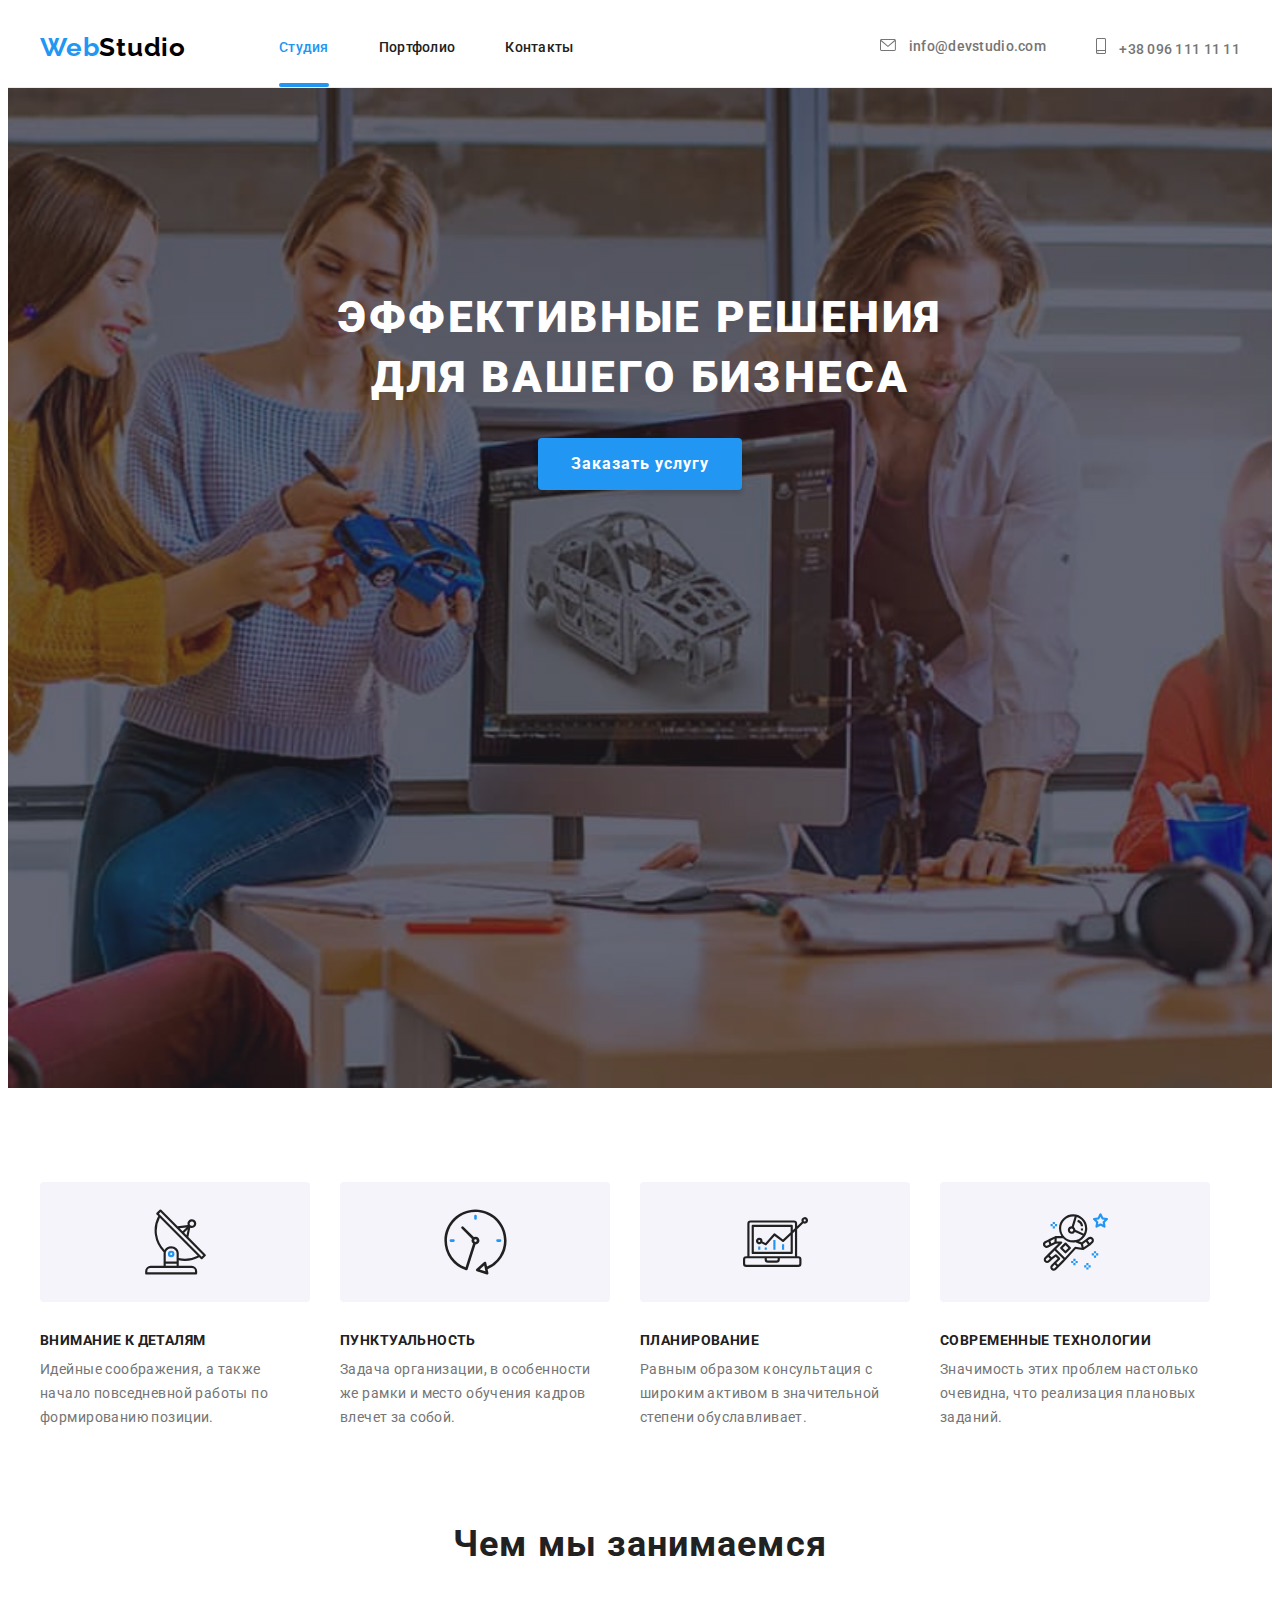
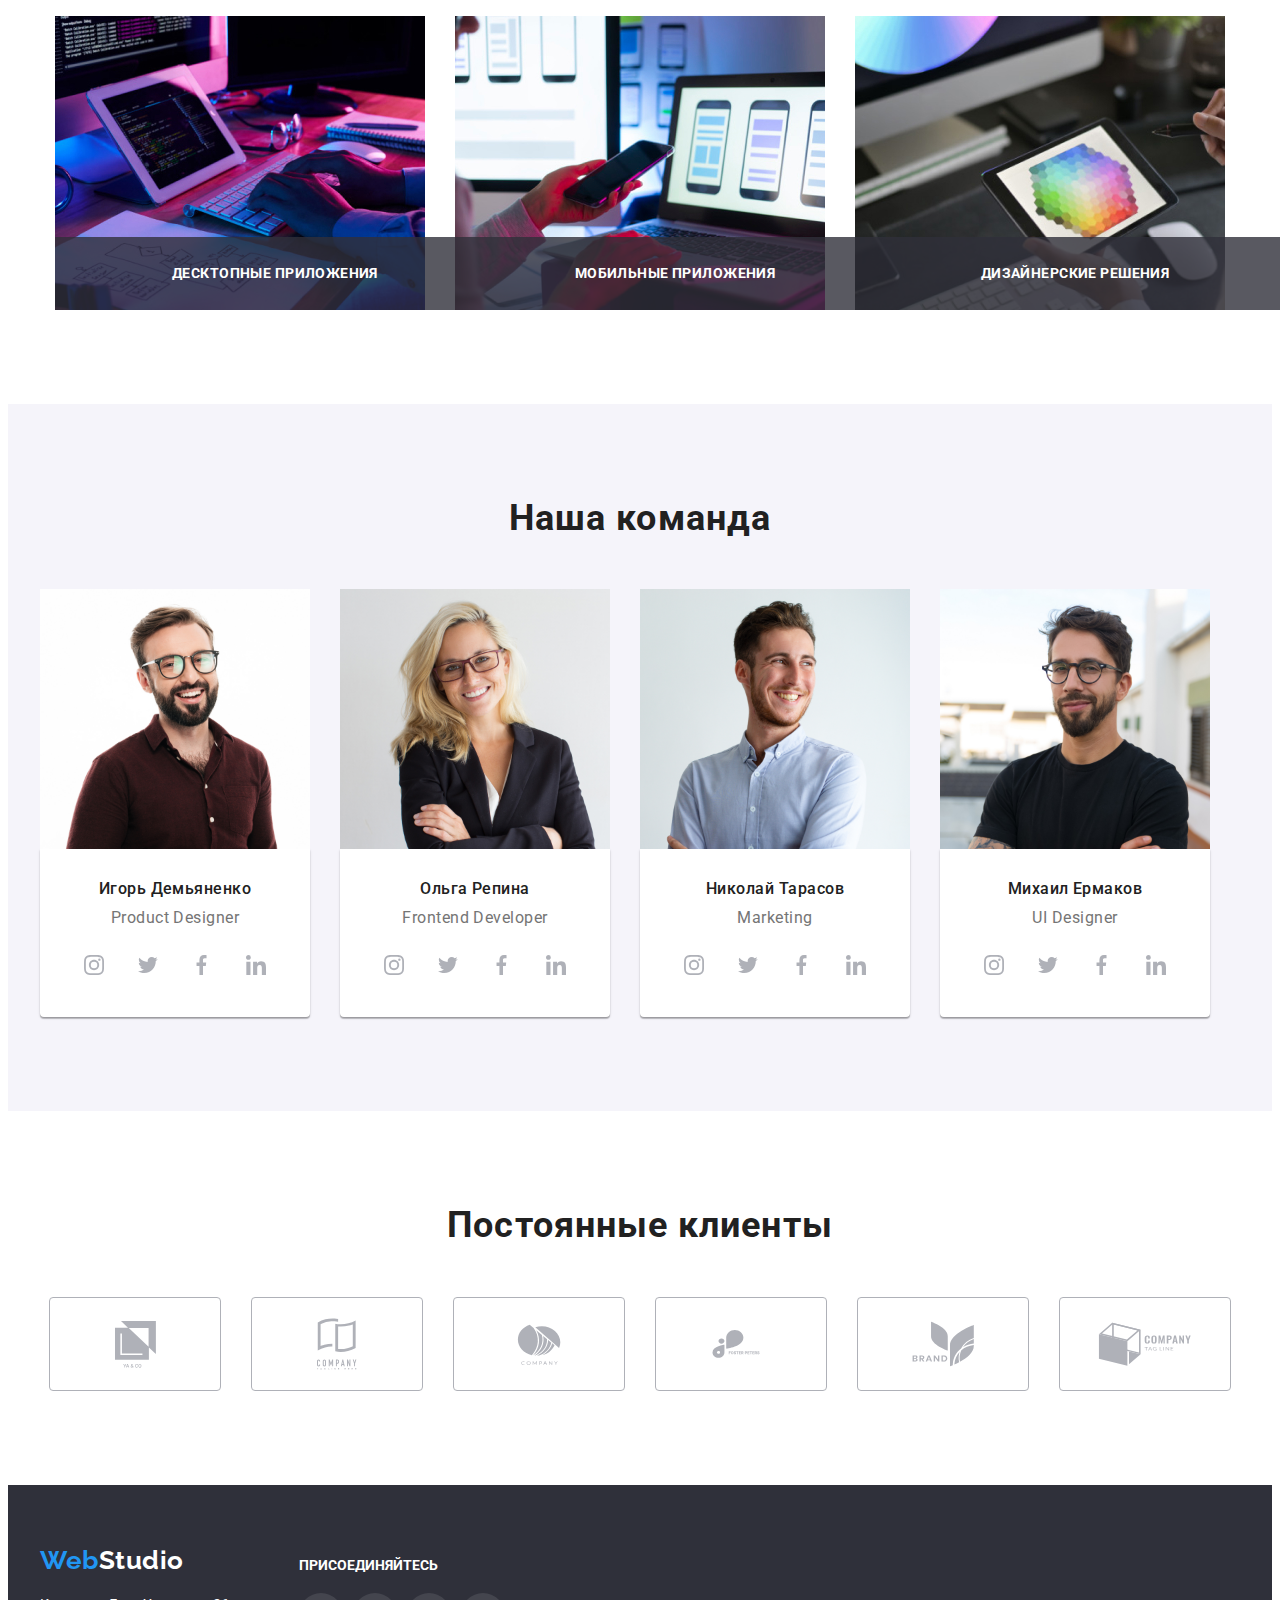
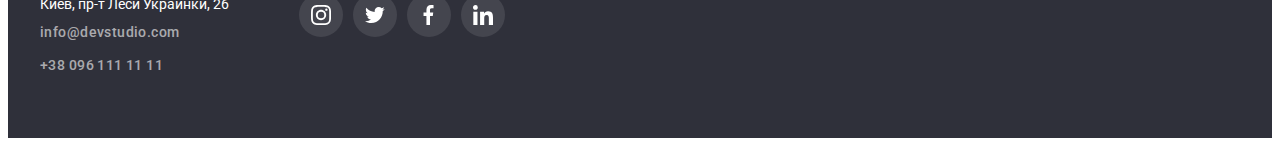
==== index.html @ d14e5a42 "Initial commit" ====
<!DOCTYPE html>
<html lang="ru">
  <head>
    <meta charset="UTF-8" />
    <meta name="viewport" content="width=device-width, initial-scale=1.0" />
    <title>Студія</title>
    <link rel="preconnect" href="https://fonts.googleapis.com" />
    <link rel="preconnect" href="https://fonts.gstatic.com" crossorigin />
    <link
      href="https://fonts.googleapis.com/css2?family=Raleway:wght@700&family=Roboto:wght@400;500;700;900&display=swap"
      rel="stylesheet"
    />
    <link
      rel="stylesheet"
      href="https://cdnjs.cloudflare.com/ajax/libs/modern-normalize/1.1.0/modern-normalize.min.css"
      integrity="sha512-wpPYUAdjBVSE4KJnH1VR1HeZfpl1ub8YT/NKx4PuQ5NmX2tKuGu6U/JRp5y+Y8XG2tV+wKQpNHVUX03MfMFn9Q=="
      crossorigin="anonymous"
      referrerpolicy="no-referrer"
    />
    <!--Animate.css-->
    <link
      rel="stylesheet"
      href="https://cdnjs.cloudflare.com/ajax/libs/animate.css/4.1.1/animate.min.css"
    />
    <link rel="stylesheet" href="./common.css" />
    <link rel="stylesheet" href="./main.css" />
  </head>

  <body>
    <!--секція хедер-->

    <header class="header">
      <div class="container header-container">
        <a href="/" class="logo link"
          >Web<span class="logo-title">Studio</span></a
        >

        <nav>
          <ul class="header-nav list">
            <li class="header-item">
              <a class="link current" href="./index.html">Студия</a>
            </li>
            <li class="header-item">
              <a class="link" href="./portfolio.html">Портфолио</a>
            </li>
            <li class="header-item">
              <a class="link" href="Контакты">Контакты</a>
            </li>
          </ul>
        </nav>

        <ul class="header-contacts list">
          <li>
            <a
              class="header-contact mail link"
              href="mailto:info@devstudio.com"
            >
              <svg width="16" height="12" class="ico">
                <use href="./symbol-defs.svg#icon-mail"></use>
              </svg>
              info@devstudio.com
            </a>
          </li>
          <li>
            <a class="header-contact link" href="tel:+380961111111">
              <svg width="10" height="16" class="ico">
                <use href="./symbol-defs.svg#icon-smartphone"></use>
              </svg>
              +38 096 111 11 11</a
            >
          </li>
        </ul>
      </div>
    </header>

    <!--секція герой-->
    <main>
      <section class="hero">
        <div class="container">
          <h1 class="hero-title">Эффективные решения для вашего бизнеса</h1>
          <button
            data-modal-open
            class="button animate__animated animate__zoomIn"
            type="button"
          >
            Заказать услугу
          </button>
        </div>
      </section>

      <!--секція переваги-->
      <section class="section benefits-section">
        <div class="container">
          <h2 hidden>особенности</h2>
          <ul class="benefits list">
            <li class="benefit-item">
              <div class="benefit-ico">
                <svg width="65" height="70" class="">
                  <use href="./symbol-defs.svg#icon-antenna"></use>
                </svg>
              </div>
              <h3 class="title">Внимание к деталям</h3>
              <p class="text-benefits">
                Идейные соображения, а также начало повседневной работы по
                формированию позиции.
              </p>
            </li>
            <li class="benefit-item">
              <div class="benefit-ico">
                <svg width="65" height="70" class="">
                  <use href="./symbol-defs.svg#icon-clock"></use>
                </svg>
              </div>
              <h3 class="title">Пунктуальность</h3>
              <p class="text-benefits">
                Задача организации, в особенности же рамки и место обучения
                кадров влечет за собой.
              </p>
            </li>
            <li class="benefit-item">
              <div class="benefit-ico">
                <svg width="65" height="70" class="">
                  <use href="./symbol-defs.svg#icon-diagram"></use>
                </svg>
              </div>
              <h3 class="title">Планирование</h3>
              <p class="text-benefits">
                Равным образом консультация с широким активом в значительной
                степени обуславливает.
              </p>
            </li>
            <li class="benefit-item">
              <div class="benefit-ico">
                <svg width="65" height="70" class="">
                  <use href="./symbol-defs.svg#icon-astronaut"></use>
                </svg>
              </div>
              <h3 class="title">Современные технологии</h3>
              <p class="text-benefits">
                Значимость этих проблем настолько очевидна, что реализация
                плановых заданий.
              </p>
            </li>
          </ul>
        </div>
      </section>

      <!--секція about-->
      <section class="section section-about">
        <div class="container">
          <h2 class="section-title">Чем мы занимаемся</h2>
          <ul class="services list">
            <li class="about">
              <img src="./img/01.jpg" alt="Фото" width="370" height="294" />
              <p class="text-about">Десктопные приложения</p>
            </li>
            <li class="about">
              <img src="./img/02jpg.jpg" alt="Фото" width="370" height="294" />
              <p class="text-about">Мобильные приложения</p>
            </li>
            <li class="about">
              <img src="./img/03jpg.jpg" alt="Фото" width="370" height="294" />
              <p class="text-about">Дизайнерские решения</p>
            </li>
          </ul>
        </div>
      </section>

      <!--секція команда-->
      <section class="section team-list">
        <div class="container">
          <h2 class="section-title">Наша команда</h2>
          <ul class="team list">
            <li class="team-item">
              <img src="./img/1.jpg" alt="портрет Игоря" width="270" />
              <div class="team-pic">
                <h3 class="title-smaller">Игорь Демьяненко</h3>
                <p class="text">Product Designer</p>
                <ul class="list ico-team-list">
                  <li class="ico-tiam">
                    <a class="social-link" href="">
                      <svg width="20" height="20" class="ico-team">
                        <use href="./symbol-defs.svg#icon-instagram"></use>
                      </svg>
                    </a>
                  </li>
                  <li class="ico-tiam">
                    <a class="social-link" href="">
                      <svg width="20" height="20" class="">
                        <use href="./symbol-defs.svg#icon-twitter"></use>
                      </svg>
                    </a>
                  </li>
                  <li class="ico-tiam">
                    <a class="social-link" href="">
                      <svg width="20" height="20" class="">
                        <use href="./symbol-defs.svg#icon-facebook"></use>
                      </svg>
                    </a>
                  </li>
                  <li class="ico-tiam">
                    <a class="social-link" href="">
                      <svg width="20" height="20" class="">
                        <use href="./symbol-defs.svg#icon-linkedin"></use>
                      </svg>
                    </a>
                  </li>
                </ul>
              </div>
            </li>
            <li class="team-item">
              <img src="./img/2.jpg" alt="портрет Ольги" width="270" />
              <div class="team-pic">
                <h3 class="title-smaller">Ольга Репина</h3>
                <p class="text">Frontend Developer</p>
                <ul class="list ico-team-list">
                  <li class="ico-tiam">
                    <a class="social-link" href="">
                      <svg width="20" height="20" class="ico-team">
                        <use href="./symbol-defs.svg#icon-instagram"></use>
                      </svg>
                    </a>
                  </li>
                  <li class="ico-tiam">
                    <a class="social-link" href="">
                      <svg width="20" height="20" class="">
                        <use href="./symbol-defs.svg#icon-twitter"></use>
                      </svg>
                    </a>
                  </li>
                  <li class="ico-tiam">
                    <a class="social-link" href="">
                      <svg width="20" height="20" class="">
                        <use href="./symbol-defs.svg#icon-facebook"></use>
                      </svg>
                    </a>
                  </li>
                  <li class="ico-tiam">
                    <a class="social-link" href="">
                      <svg width="20" height="20" class="">
                        <use href="./symbol-defs.svg#icon-linkedin"></use>
                      </svg>
                    </a>
                  </li>
                </ul>
              </div>
            </li>
            <li class="team-item">
              <img src="./img/3.jpg" alt="портрет Николая" width="270" />
              <div class="team-pic">
                <h3 class="title-smaller">Николай Тарасов</h3>
                <p class="text">Marketing</p>
                <ul class="list ico-team-list">
                  <li class="ico-tiam">
                    <a class="social-link" href="">
                      <svg width="20" height="20" class="ico-team">
                        <use href="./symbol-defs.svg#icon-instagram"></use>
                      </svg>
                    </a>
                  </li>
                  <li class="ico-tiam">
                    <a class="social-link" href="">
                      <svg width="20" height="20" class="">
                        <use href="./symbol-defs.svg#icon-twitter"></use>
                      </svg>
                    </a>
                  </li>
                  <li class="ico-tiam">
                    <a class="social-link" href="">
                      <svg width="20" height="20" class="">
                        <use href="./symbol-defs.svg#icon-facebook"></use>
                      </svg>
                    </a>
                  </li>
                  <li class="ico-tiam">
                    <a class="social-link" href="">
                      <svg width="20" height="20" class="">
                        <use href="./symbol-defs.svg#icon-linkedin"></use>
                      </svg>
                    </a>
                  </li>
                </ul>
              </div>
            </li>
            <li class="team-item">
              <img src="./img/4.jpg" alt="портрет Михаила" width="270" />
              <div class="team-pic">
                <h3 class="title-smaller">Михаил Ермаков</h3>
                <p class="text">UI Designer</p>
                <ul class="list ico-team-list">
                  <li class="ico-tiam">
                    <a class="social-link" href="">
                      <svg width="20" height="20" class="ico-team">
                        <use href="./symbol-defs.svg#icon-instagram"></use>
                      </svg>
                    </a>
                  </li>
                  <li class="ico-tiam">
                    <a class="social-link" href="">
                      <svg width="20" height="20" class="">
                        <use href="./symbol-defs.svg#icon-twitter"></use>
                      </svg>
                    </a>
                  </li>
                  <li class="ico-tiam">
                    <a class="social-link" href="">
                      <svg width="20" height="20" class="">
                        <use href="./symbol-defs.svg#icon-facebook"></use>
                      </svg>
                    </a>
                  </li>
                  <li class="ico-tiam">
                    <a class="social-link" href="">
                      <svg width="20" height="20" class="">
                        <use href="./symbol-defs.svg#icon-linkedin"></use>
                      </svg>
                    </a>
                  </li>
                </ul>
              </div>
            </li>
          </ul>
        </div>
      </section>

      <!--секція клієнти-->
      <section class="section section-clients">
        <div class="container">
          <h2 class="section-title">Постоянные клиенты</h2>
          <ul class="services list">
            <li class="clients">
              <a class="clients-list" href="">
                <svg width="41" height="47" class="">
                  <use href="./symbol-defs.svg#icon-group"></use>
                </svg>
              </a>
            </li>
            <li class="clients">
              <a class="clients-list" href="">
                <svg width="40" height="52" class="">
                  <use href="./symbol-defs.svg#icon-group-1"></use>
                </svg>
              </a>
            </li>
            <li class="clients">
              <a class="clients-list" href="">
                <svg width="44" height="41" class="">
                  <use href="./symbol-defs.svg#icon-group-2"></use>
                </svg>
              </a>
            </li>
            <li class="clients">
              <a class="clients-list" href="">
                <svg width="85" height="41" class="">
                  <use href="./symbol-defs.svg#icon-group-3"></use>
                </svg>
              </a>
            </li>
            <li class="clients">
              <a class="clients-list" href="">
                <svg width="63" height="46" class="">
                  <use href="./symbol-defs.svg#icon-group-4"></use>
                </svg>
              </a>
            </li>
            <li class="clients">
              <a class="clients-list" href="">
                <svg width="94" height="44" class="">
                  <use href="./symbol-defs.svg#icon-group-5"></use>
                </svg>
              </a>
            </li>
          </ul>
        </div>
      </section>
    </main>

    <!--сексія Футер-->
    <footer class="footer">
      <div class="container">
        <div class="footer-position">
          <div class="footer-main">
            <a href="/" class="logo link"
              >Web<span class="logo-title">Studio</span></a
            >
            <address class="map">Киев, пр-т Леси Украинки, 26</address>
            <address class="contacts">
              <a
                class="footer-contacts link mail-footer"
                href="mailto:info@devstudio.com"
                >info@devstudio.com</a
              >
              <a class="footer-contacts link" href="tel:+380961111111"
                >+38 096 111 11 11</a
              >
            </address>
          </div>
          <div class="footer-add">
            <h3 class="add">присоединяйтесь</h3>
            <ul class="list ico-team-list">
              <li class="ico-footer">
                <a class="social-link-footer" href="">
                  <svg width="20" height="20" class="ico-team">
                    <use href="./symbol-defs.svg#icon-instagram"></use>
                  </svg>
                </a>
              </li>
              <li class="ico-footer">
                <a class="social-link-footer" href="">
                  <svg width="20" height="20" class="">
                    <use href="./symbol-defs.svg#icon-twitter"></use>
                  </svg>
                </a>
              </li>
              <li class="ico-footer">
                <a class="social-link-footer" href="">
                  <svg width="20" height="20" class="">
                    <use href="./symbol-defs.svg#icon-facebook"></use>
                  </svg>
                </a>
              </li>
              <li class="ico-footer">
                <a class="social-link-footer" href="">
                  <svg width="20" height="20" class="">
                    <use href="./symbol-defs.svg#icon-linkedin"></use>
                  </svg>
                </a>
              </li>
            </ul>
          </div>
        </div>
      </div>
    </footer>

    <!--модальне вікно-->
    <div data-modal class="backdrop is-hidden">
      <div class="modal">
        <button data-modal-close aria-label="выйти" class="exit" tipe="button">
          <svg width="11" height="11" class="">
            <use href="./symbol-defs.svg#icon-exit"></use>
          </svg>
        </button>
      </div>
    </div>

    <script src="./js/modal.js"></script>
  </body>
</html>
---- common.css ----
/*герой*/

.hero {
    background-color: var(--titel-background-color);
    text-align: center;
    padding-top: 200px;
    padding-bottom: 200px;
    background-image: linear-gradient(to left, 
        rgba(47, 48, 58, 0.4), 
        rgba(47, 48, 58, 0.4)),
        url(./bgImg.jpg);
    background-repeat: no-repeat;
    background-position: center;
    background-size: cover;
    max-width: 1600px;
    height: 600px;
    margin-left: auto;
    margin-right: auto;
}

.hero-title {
    max-width: 696px;
    height: 120px;
    margin-bottom: 30px;
    margin-left: auto;
    margin-right: auto;
    color: var(--primery-white-coloc);
    font-family: var(--main-font);
    font-size: 44px;
    font-weight: 900;
    font-style: normal;
    line-height: 1.36;
    letter-spacing: 0.06em;
    text-transform: uppercase;
}



/* кнопки */

.button {
    font-family: var(--main-font), sans-serif;
    color: var(--primery-white-coloc);
    background-color: var(--accent-color);
    font-weight: 700;
    font-size: 16px;
    letter-spacing: 0.06em;
    line-height: 1.88;
    border-radius: 4px;
    border: 1px solid transparent;
    padding: 10px 32px;
    box-shadow: 0px 4px 4px rgba(0, 0, 0, 0.15);

    transition: background-color var(--anim-slow);
}

.button:hover,
.button:focus {
    background-color: #188CE8;
    box-shadow: 0px 4px 4px rgba(0, 0, 0, 0.15);
}

.button-secondary {
    font-family: var(--main-font), sans-serif;
    color: var(--title-text-coloc);
    font-weight: 500;
    font-size: 16px;
    line-height: 1.62;
    text-align: center;
    letter-spacing: 0.03em;
    cursor: pointer;
    background-color: var(--secondary-background-color);
    border-radius: 4px;
    border: 1px solid transparent;
    padding: 6px 22px;

    transition: background-color var(--anim-slow);
}

.button-secondary:hover,
.button-secondary:focus {
    color: var(--primery-white-coloc);
    background-color: var(--accent-color);
    box-shadow: 0px 3px 1px rgba(0, 0, 0, 0.1), 0px 1px 2px rgba(0, 0, 0, 0.08), 0px 2px 2px rgba(0, 0, 0, 0.12);
}

.button-secondary.current {
    background-color: var(--accent-color);
    color: var(--primery-white-coloc);
    box-shadow: 0px 3px 1px rgba(0, 0, 0, 0.1), 0px 1px 2px rgba(0, 0, 0, 0.08), 0px 2px 2px rgba(0, 0, 0, 0.12);
}

/* переваги*/

.benefits-section {
    padding-top: 94px;
    padding-bottom: 94px;
}

.benefits.list {
    display: flex;
}

.benefit-item:not(:last-child) {
    margin-right: 30px;
}

.benefit-item {
    width: 270px;
}

.benefit-ico {
    display: flex;
    align-items: center;
    justify-content: center;
    width: 270px;
    height: 120px;
    background: var(--secondary-background-color);
    border-radius: 4px;
    margin-bottom: 30px;
}

.title {
    margin-bottom: 10px;
    color: var(--title-text-coloc);
    font-weight: 700;
    font-size: 14px;
    font-family: var(--main-font);
    letter-spacing: 0.03em;
    text-transform: uppercase;
}

.text-benefits {
    font-family: var(--main-font);
    font-size: 14px;
    line-height: 1.71;
    letter-spacing: 0.03em;
}


/* about*/

.section-about {
    padding-bottom: 94px;
}

.section-title {
    margin-bottom: 50px;
    color: var(--title-text-coloc);
    font-weight: 700;
    font-size: 36px;
    line-height: 1.16;
    text-align: center;
    letter-spacing: 0.03em;
}

.services.list {
    display: flex;
    margin-top: 50px;
}

.about:not(:last-child) {
    margin-right: 30px;
}

.about {
    position: relative;
    width: 370px;
    height: 294px;
    margin-bottom: 0;
}

.text-about {
    position: absolute;
    padding: 35px;
    width: 100%;
    bottom: 0;
    font-family: var(--main-font);
    font-style: normal;
    font-weight: 700;
    font-size: 14px;
    line-height: 0.16;
    text-align: center;
    letter-spacing: 0.03em;
    text-transform: uppercase;
    color: var(--primery-white-coloc);
    background: rgba(47, 48, 58, 0.8);
}

/*команда*/

.section.team-list {
    padding: 94px 0;
    background-color: var(--secondary-background-color);
}

.team.list {
    display: flex;
    flex-wrap: wrap;
}

.team-pic {
    box-shadow: 0px 1px 3px rgba(0, 0, 0, 0.12), 0px 1px 1px rgba(0, 0, 0, 0.14), 0px 2px 1px rgba(0, 0, 0, 0.2);
    border-radius: 0px 0px 4px 4px;
    background-color: var(--primery-white-coloc);
    padding-top: 30px;
    padding-bottom: 30px;
}

.title-smaller {
    margin-bottom: 10px;
    color: var(--title-text-coloc);
    font-weight: 500;
    font-size: 16px;
    line-height: 1.19;
    text-align: center;
    letter-spacing: 0.03em;
}

.team-item:not(:last-child) {
    margin-right: 30px;
}

.text {
    font-size: 16px;
    line-height: 1.19;
    text-align: center;
    letter-spacing: 0.03em;
    margin-bottom: 16px;
}

.ico-team-list {
    display: flex;
    flex-wrap: wrap;
    justify-content: center;
}

.ico-tiam:not(:last-child) {
    margin-right: 10px;
}

.social-link {
    display: flex;
    align-items: center;
    justify-content: center;
    width: 44px;
    height: 44px;
    border-radius: 50%;
    fill: var(--social-icon-color);

    transition: background-color var(--anim-slow);
}

.social-link:hover,
.social-link:focus {
    background-color: var(--accent-color);
    fill: var(--primery-white-coloc);
}

/* Клієнти*/

.section-clients {
    padding: 94px 0;
}

.services.list {
    display: flex;
    justify-content: center;
}

.clients:not(:last-child) {
    margin-right: 30px;
}

.clients-list {
    display: flex;
    align-items: center;
    justify-content: center;
    width: 170px;
    height: 92px;
    object-position: center;
    fill: rgba(175, 177, 184, 1);
    border: 1px solid #AFB1B8;
    border-radius: 4px;

    transition: fill var(--anim-slow);
}

.clients-list:hover,
.clients-list:focus-within {
    fill: rgba(33, 150, 243, 1);
    border: 1px solid var(--accent-color);
}

/* Портфоліо*/

.portfolio-section {
    padding-top: 100px;
    padding-bottom: 94px;
}

.portfolio-list {
    display: flex;
    justify-content: center;
    margin-bottom: 56px;
}

.portfolio-item {
    margin-right: 8px;
}

.project {
    display: flex;
    flex-wrap: wrap;
    margin: -15px;
}

.dropdown {
    width: 370px;
    margin: 15px;
}

.dropdown:hover {
    box-shadow: 0px 1px 1px rgba(0, 0, 0, 0.12), 0px 4px 4px rgba(0, 0, 0, 0.06), 1px 4px 6px rgba(0, 0, 0, 0.16);
}

.portfolio {
    margin-bottom: 4px;
    font-size: 18px;
    line-height: 2;
    letter-spacing: 0.06em;
}

.title-portfolio {
    margin-bottom: 4px;
    color: var(--title-text-coloc);
    font-weight: 700;
    font-size: 18px;
    letter-spacing: 0.06em;
    line-height: 2;
}

.border-portfolio {
    border: 1px solid #EEEEEE;
    border-top: 0;
    padding: 20px 24px;
}

.pic {
    display: block;
}

.text-portfolio {
    font-family: var(--main-font);
    font-size: 16px;
    font-weight: 400;
    line-height: 1.8;
    letter-spacing: 0.03em;
}

.aside {
    position: relative;
    display: block;
    overflow: hidden;
}

.desc {
    position: absolute;
    top: 0;
    left: 0;
    width: 100%;
    height: 100%;
    padding: 63px 24px;
    background-color: rgba(33, 150, 243, 0.9);
    font-family: var(--main-font);
    font-size: 18px;
    letter-spacing: 0.03em;
    line-height: 1.5;
    color: var(--primery-white-coloc);

    transition: var(--anim-slow), opasiti linear;
    transform: translatey(+100%);

    overflow: hidden;
}

.dropdown:hover .desc {
    content: '';
    transform: translatey(0);
}

/* модальне вікно*/

.backdrop {
    position: fixed;
    top: 0;
    left: 0;
    width: 100%;
    height: 100%;
    z-index: 1000;

    background-color: rgba(0, 0, 0, 0.2);

    opacity: 1;
    visibility: visible;
    pointer-events: initial;

    transition: opasity 250ms cubic-bezier(.17, .67, .83, .67);
}

.is-hidden {
    opacity: 0;
    visibility: hidden;
    pointer-events: none;
}

.backdrop.is-hidden .modal {
    transform: translate(-50%, -50%) scale(0.9);
}

.modal {
    position: absolute;
    top: 50%;
    left: 50%;

    min-width: 528px;
    min-height: 581px;
    background-color: var(--primery-white-coloc);
    
    border-radius: 4px;
    box-shadow: 0px 1px 3px rgba(0, 0, 0, 0.12), 0px 1px 1px rgba(0, 0, 0, 0.14), 0px 2px 1px rgba(0, 0, 0, 0.2);
    transform: translate(-50%, -50%) scale(1);      
    transition: transform 250ms cubic-bezier(.17, .67, .83, .67);
}

.exit {
    position: absolute;
    top: 0;
    right: 0;

    transform: translate(-8px, 8px);

    display: flex;
    align-items: center;
    justify-content: center;
    width: 30px;
    height: 30px;
    padding: 0;

    border: 1px solid rgba(0, 0, 0, 0.1);
    border-radius: 50%;
    background-color: var(--primery-white-coloc);
    cursor: pointer;
    box-shadow: 0px 1px 3px rgba(0, 0, 0, 0.12), 0px 1px 1px rgba(0, 0, 0, 0.14), 0px 2px 1px rgba(0, 0, 0, 0.2);
}
---- main.css ----
/* основний колір текста #757575 */
/* вторичний колір текста #212121 */
/* білий #FFFFFF */
/* герой і футер background: #2F303A */
/* основний background: #E5E5E5 */
/* команда background: #F5F4FA */
/* хедер background: #FFFFFF*/

:root {
    --primery-text-color: #757575;
    --title-text-coloc: #212121;
    --accent-color: #2196F3;
    --primery-white-coloc: #FFFFFF;
    --titel-background-color: #2F303A;
    --secondary-background-color: #F5F4FA;
    --black: #000000;
    --main-font: Roboto;
    --secondary-font: Raleway;
    --social-icon-color: #AFB1B8;
    --anim-slow: 250ms cubic-bezier(0.4, 0, 0.2, 1);
}


body {
    background-color: var(--primery-white-coloc);
    color: var(--primery-text-color);
    font-family: var(--main-font), sans-serif;
    font-size: 14px;
}

.no-scroll {
    overflow: hidden;
}

.container {
    width: 1200px;
    padding-left: 15px;
    padding-right: 15px;
    margin-left: auto;
    margin-right: auto;
}

h1, h2, h3, p {
    margin: 0;
}

.list {
    list-style: none;
    margin: 0;
    padding: 0;
}

img{
    display: block;
    max-width: 100%;
    height: auto;
    }

/* хедер*/

.header-container {
    display: flex;
    align-items: center;
    padding: 0;
}
        
.header .logo {
    margin-right: 93px;
    color: var(--accent-color);
    font-family: var(--secondary-font), sans-serif;
    font-weight: 700;
    font-size: 26px;
    line-height: 1.19;
    letter-spacing: 0.03em;
    padding: 0;
}

.header .logo-title {
    color: var(--black);
}

.header {
    background-color: var(--primery-white-coloc);
    border-bottom: 1px solid #ECECEC;
}

.header-nav {
    display: flex;
    align-items: center;
}

.header-item:not(:last-child) {
margin-right: 50px;
}

.link {
    text-decoration: none;
    font-weight: 500;
    font-size: 14px;
    color: var(--title-text-coloc);
    line-height: 1.14;
    letter-spacing: 0.02em;

    padding: 32px 0 31px 0;
    transition: color var(--anim-slow);
}

.header-nav .link:hover,
.header-nav .link:focus {
    color: var(--accent-color);
}

.link.current {
    color: var(--accent-color);
    display: block;
    position: relative;
}

.link.current::after {
    content: '';

    display: inline-block;
    bottom: 0;
    left: 0;

    width: 100%;
    height: 4px;

    background-color: var(--accent-color);
    border-radius: 2px;
    position: absolute;
}

.header-contacts {
    display: flex;
    margin-left: auto;
}

.header-contact {
    color: var(--primery-text-color);
    font-weight: 500;
    font-size: 14px;
    letter-spacing: 0.02em;

    transition: color var(--anim-slow);
}

.header-contact:hover,
.header-contact:focus {
    color: var(--accent-color);
}

.mail {
    margin-right: 50px;
}

.ico {
    margin-right: 10px;
    object-position: center;
    fill: currentColor;

    transition: color var(--anim-slow);
}

.ico :hover,
.ico :focus {
    color: var(--accent-color);
}

/*футер*/

.footer {
    padding-top: 60px;
    padding-bottom: 60px;
    color: var(--primery-white-coloc);
    background-color: var(--titel-background-color);
    font-style: normal;
}

.footer .logo {
    display: block;
    margin-bottom: 20px;
    padding: 0;
    font-family: var(--secondary-font), sans-serif;
    font-weight: 700;
    font-size: 26px;
    line-height: 1.19;
    color: var(--accent-color);
}

.footer .logo-title {
    color: var(--primery-white-coloc);
}

address {
    font-style: normal;
}
.map {
    margin-bottom: 9px;
}

.contacts .footer-contacts{
    display: block;
    color: rgba(255, 255, 255, 0.6);
    line-height: 1.71;
    letter-spacing: 0.03em;
    padding: 0;
}

.mail-footer {
    margin-bottom: 9px;
}

.ico-footer {
    display: flex;
    align-items: center;
    justify-content: center;
    border-radius: 50%;
    margin-right: 10px;
    }

.social-link-footer {
    display: flex;
    align-items: center;
    justify-content: center;
    fill: var(--primery-white-coloc);
    width: 44px;
    height: 44px;
    border-radius: 50%;
    background-color: rgba(255, 255, 255, 0.1);

    transition: background-color var(--anim-slow);
}
        
.social-link-footer:hover,
.social-link-footer:focus {
    background-color: var(--accent-color);
    fill: var(--primery-white-coloc);
}

.footer-position{
    display: flex;
}

.footer-main {
    margin-right: 70px;
}  

.footer-add {
    padding-top: 12px;
}

.add {
    margin-bottom: 20px;
    text-transform: uppercase;
    font-family: var(--main-font);
    font-style: normal;
    font-weight: 700;
    font-size: 14px;
}
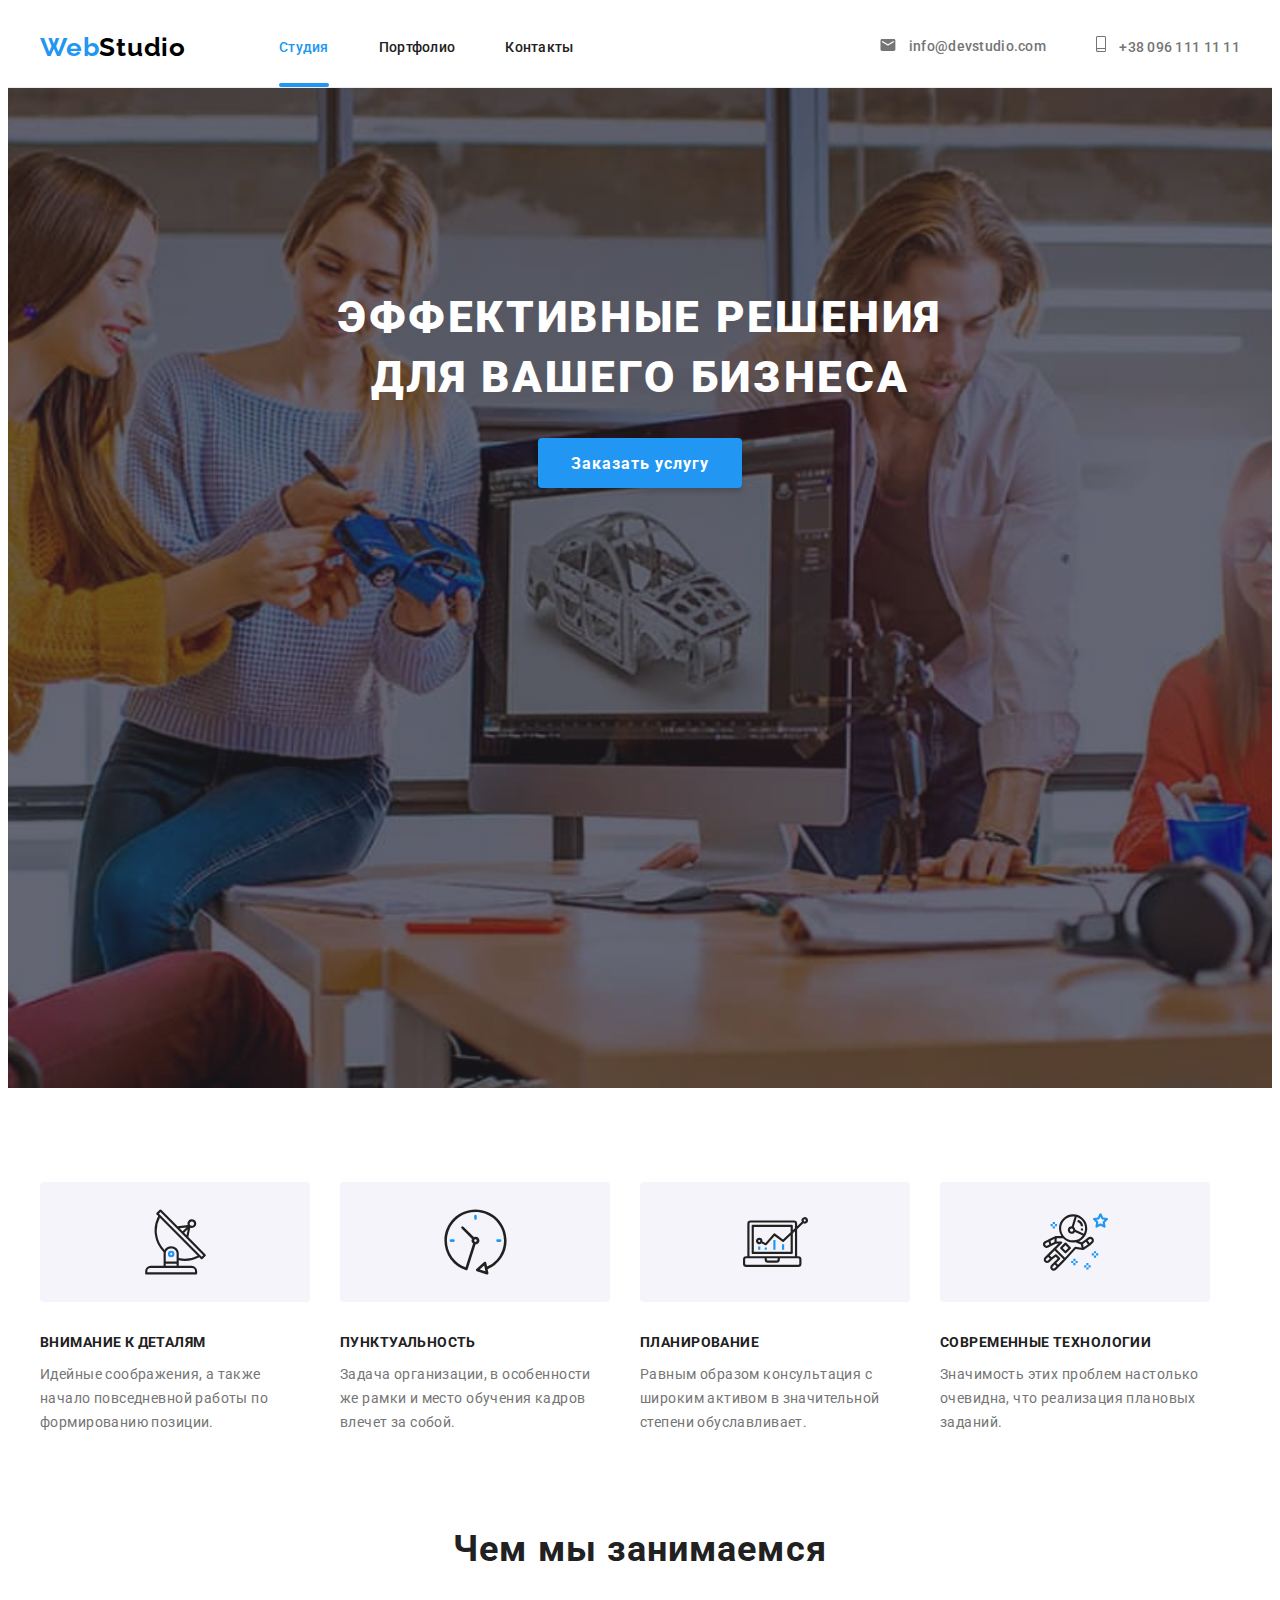
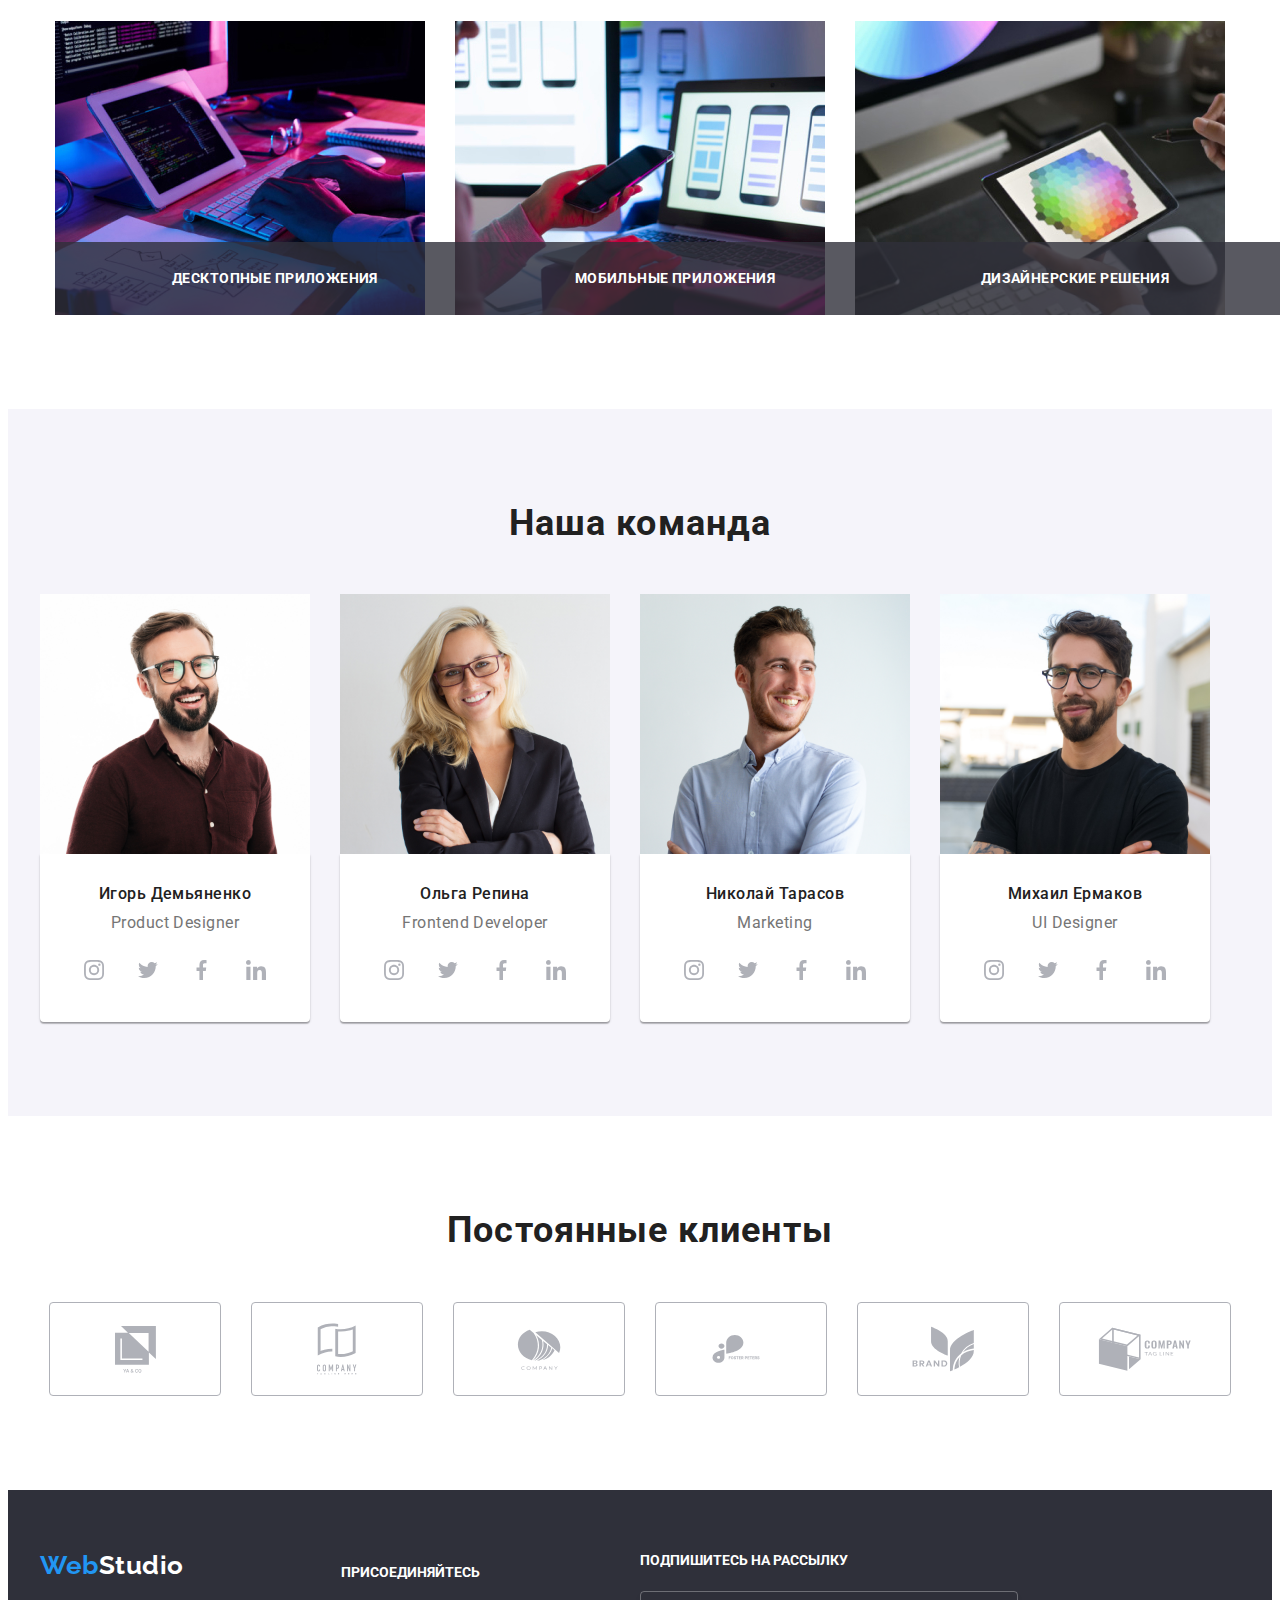
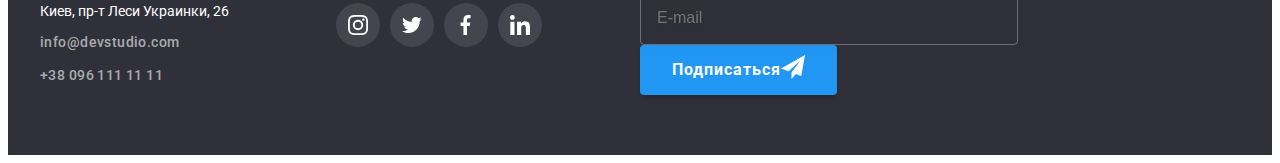
==== commit 2fe58fa3: "add forms" ====
--- a/index.html
+++ b/index.html
@@ -395,6 +395,7 @@
               >
             </address>
           </div>
+
           <div class="footer-add">
             <h3 class="add">присоединяйтесь</h3>
             <ul class="list ico-team-list">
@@ -428,6 +429,26 @@
               </li>
             </ul>
           </div>
+
+          <div class="footer-follow">
+            <h3 class="add">Подпишитесь на рассылку</h3>
+            <form action="" name="add-to-us" autocomplete="on">
+              <label>
+                <input
+                  class="add-to-us"
+                  type="email"
+                  name="user-email"
+                  placeholder="E-mail"
+                />
+              </label>
+              <button class="button footer-button" type="submit">
+                Подписаться
+                <svg width="24" height="24" class="add-button">
+                  <use href="./symbol-defs.svg#icon-send"></use>
+                </svg>
+              </button>
+            </form>
+          </div>
         </div>
       </div>
     </footer>
@@ -436,10 +457,77 @@
     <div data-modal class="backdrop is-hidden">
       <div class="modal">
         <button data-modal-close aria-label="выйти" class="exit" tipe="button">
-          <svg width="11" height="11" class="">
+          <svg width="11" height="11" class="exit-modal">
             <use href="./symbol-defs.svg#icon-exit"></use>
           </svg>
         </button>
+        <form class="sign-up-form" action="">
+          <strong class="modal-form-name"
+            >Оставьте свои данные, мы вам перезвоним</strong
+          >
+          <div class="form-field">
+            <label class="label-form" for="name">Имя</label>
+            <input
+              class="input"
+              type="text"
+              name="name"
+              id="name"
+              minlength="4"
+              required
+              autofocus
+            />
+            <svg width="12" height="12" class="icon">
+              <use href="./symbol-defs.svg#icon-user"></use>
+            </svg>
+          </div>
+          <div class="form-field">
+            <label class="label-form" for="tel">Телефон</label>
+            <input class="input" type="tel" name="tel" id="tel" required />
+            <svg width="13" height="13" class="icon">
+              <use href="./symbol-defs.svg#icon-tel"></use>
+            </svg>
+          </div>
+          <div class="form-field">
+            <label class="label-form" for="mail">Почта</label>
+            <input class="input" type="email" name="mail" id="mail" required />
+            <svg width="15" height="12" class="icon">
+              <use href="./symbol-defs.svg#icon-mail"></use>
+            </svg>
+          </div>
+          <div class="form-field">
+            <label class="label-form" for="comment">Комментарий</label>
+            <textarea
+              class="textarea"
+              id="comment"
+              name="text"
+              cols=""
+              rows=""
+              placeholder="Введите текст"
+            ></textarea>
+          </div>
+          <div class="checkbox-div">
+            <label class="form-checkbox" for="checkbox">
+              <input
+                class="visually-hidden agree"
+                id="checkbox"
+                type="checkbox"
+                required
+              />
+              <span class="icon-agree">
+                <svg width="16" height="15" class="icon-agree-svg">
+                  <use href="./symbol-defs.svg#icon-agree"></use>
+                </svg>
+              </span>
+              <span class="agree-text"
+                >Соглашаюсь с рассылкой и принимаю
+                <a class="terms">Условия договора</a></span
+              >
+            </label>
+          </div>
+          <button class="button button-modal-send" type="submit">
+            Отправить
+          </button>
+        </form>
       </div>
     </div>
 
--- a/common.css
+++ b/common.css
@@ -39,6 +39,7 @@
 /* кнопки */
 
 .button {
+    height: 50px;
     font-family: var(--main-font), sans-serif;
     color: var(--primery-white-coloc);
     background-color: var(--accent-color);
@@ -90,6 +91,25 @@
     box-shadow: 0px 3px 1px rgba(0, 0, 0, 0.1), 0px 1px 2px rgba(0, 0, 0, 0.08), 0px 2px 2px rgba(0, 0, 0, 0.12);
 }
 
+.button-modal-send {
+    display: block;
+    width: 200px;
+    height: 50px;
+    margin: auto;
+}
+
+ /* hidden*/
+
+.visually-hidden {
+    clip: rect(0 0 0 0);
+    clip-path: inset(50%);
+    height: 1px;
+    overflow: hidden;
+    position: absolute;
+    white-space: nowrap;
+    width: 1px;
+}
+
 /* переваги*/
 
 .benefits-section {
@@ -231,7 +251,6 @@
 
 .ico-team-list {
     display: flex;
-    flex-wrap: wrap;
     justify-content: center;
 }
 
@@ -422,8 +441,9 @@
     position: absolute;
     top: 50%;
     left: 50%;
-
-    min-width: 528px;
+    padding: 40px;
+
+    width: 528px;
     min-height: 581px;
     background-color: var(--primery-white-coloc);
     
@@ -451,9 +471,114 @@
     border-radius: 50%;
     background-color: var(--primery-white-coloc);
     cursor: pointer;
-    box-shadow: 0px 1px 3px rgba(0, 0, 0, 0.12), 0px 1px 1px rgba(0, 0, 0, 0.14), 0px 2px 1px rgba(0, 0, 0, 0.2);
-}
-
-
-
-   +}
+
+.exit:focus,
+.exit:hover {
+    fill: var(--accent-color);
+}
+
+.sign-up-form {
+    display: block;
+    flex-direction: column;
+}
+
+.modal-form-name {
+    margin-bottom: 12px;
+    font-family: var(--main-font);
+    font-style: normal;
+    font-weight: 700;
+    font-size: 20px;
+    text-align: center;
+    line-height: 1.71;
+    letter-spacing: 0.03em;
+    color: var(--title-text-coloc);
+}
+
+.form-field {
+    display: flex;
+    margin-bottom: 10px;
+    flex-direction: column;
+    position: relative;
+}
+
+.input {
+    height: 40px;
+    padding-left: 42px;
+    padding-right: 15px;
+    border: 1px solid rgba(33, 33, 33, 0.2);
+    border-radius: 4px;
+    outline: transparent;
+}
+
+.label-form {
+    font-size: 12px;
+    letter-spacing: 0.01em;
+}
+
+.input:focus ~ .icon{
+    fill: var(--accent-color);
+}
+
+.input:focus {
+    border-color: var(--accent-color);
+}
+        
+.icon {
+    position: absolute;
+    left: 15px;
+    bottom: 14px;
+}
+
+.textarea {
+    width: 100%;
+    height: 120px;
+    padding: 12px 16px;
+    resize: none;
+    border: 1px solid rgba(33, 33, 33, 0.2);
+    border-radius: 4px;
+    outline: transparent;
+}
+
+.terms {
+    color: var(--accent-color);
+    text-decoration: 0.5px underline;
+}
+
+.checkbox-div {
+    display: flex;
+    justify-content: center;
+    margin-bottom: 30px;
+    margin-top: 20px;
+}
+
+.form-checkbox {
+    gap: 7px;
+    justify-content: center;
+}
+
+.icon-agree {
+    width: 16px;
+    height: 15px;
+    display: inline-flex;
+    align-items: center;
+    justify-content: center;
+    border: 1px solid var(--black);
+    border-radius: 2px;
+
+    transition: background-color 250ms, border 250ms linear;
+}
+
+.agree:checked + .icon-agree {
+    background-color: var(--accent-color);
+    border: transparent;
+}
+
+.icon-agree-svg {
+    fill: var(--primery-white-coloc);
+}
+
+.agree-text {
+    user-select: none;
+}
+   
--- a/main.css
+++ b/main.css
@@ -26,6 +26,7 @@
     color: var(--primery-text-color);
     font-family: var(--main-font), sans-serif;
     font-size: 14px;
+    line-height: 1.5;
 }
 
 .no-scroll {
@@ -244,10 +245,13 @@
 
 .footer-main {
     margin-right: 70px;
+    width: 231px;
 }  
 
 .footer-add {
     padding-top: 12px;
+    margin-right: 93px;
+    width: 206px;
 }
 
 .add {
@@ -259,4 +263,34 @@
     font-size: 14px;
 }
 
-
+.footer-follow {
+    width: 570px;
+    flex-direction: row;
+}
+
+.footer-button {
+    display: inline-flex;
+    justify-content: center;
+    border: none;
+}
+
+.add-button {
+    content: "";
+    background-size: contain;
+    fill: #FFFFFF;
+}
+
+.add-to-us {
+    width: 358px;
+    height: 50px;
+    padding-left: 16px;
+    margin-right: 10px;
+    font-size: 16px;
+    border: 1px solid rgba(255, 255, 255, 0.3);
+    filter: drop-shadow(0px 4px 4px rgba(0, 0, 0, 0.15));
+    border-radius: 4px;
+    background-color: transparent;
+    color: var(--primery-white-coloc);
+    outline: transparent;
+}
+
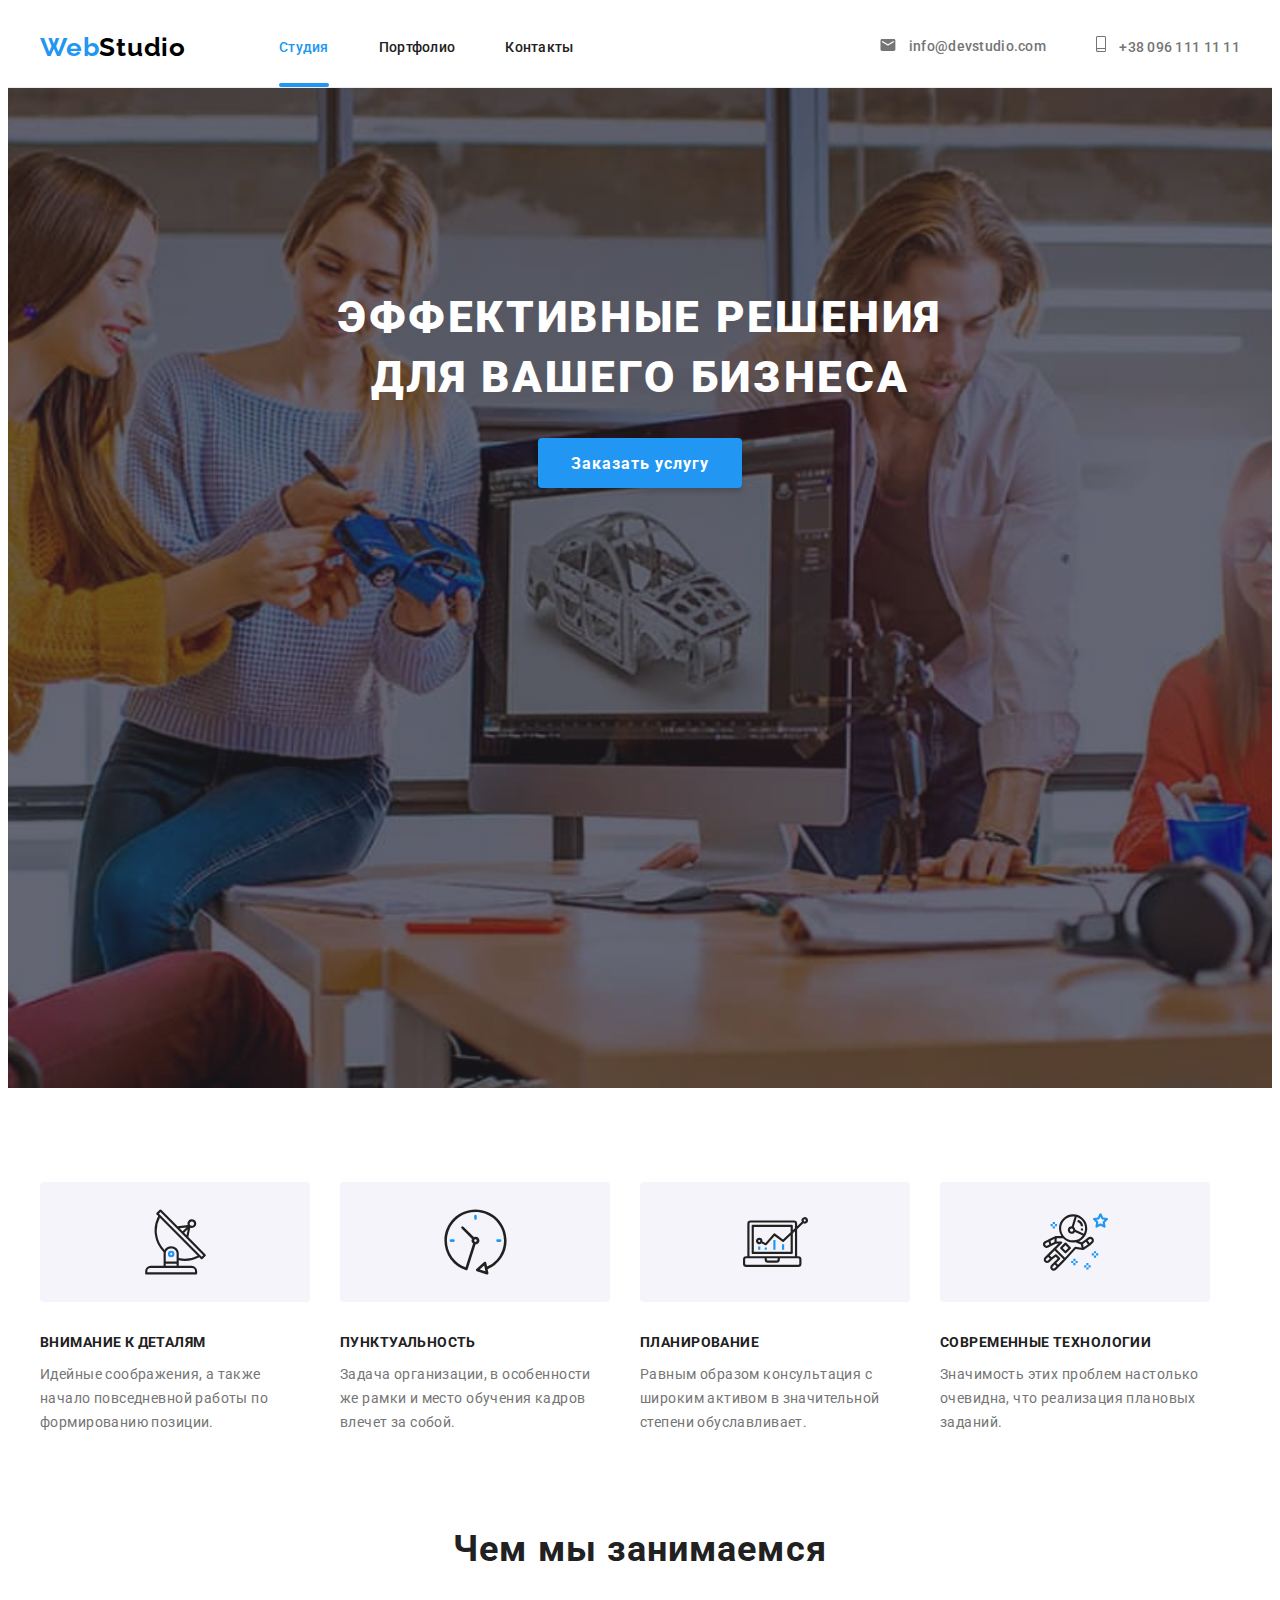
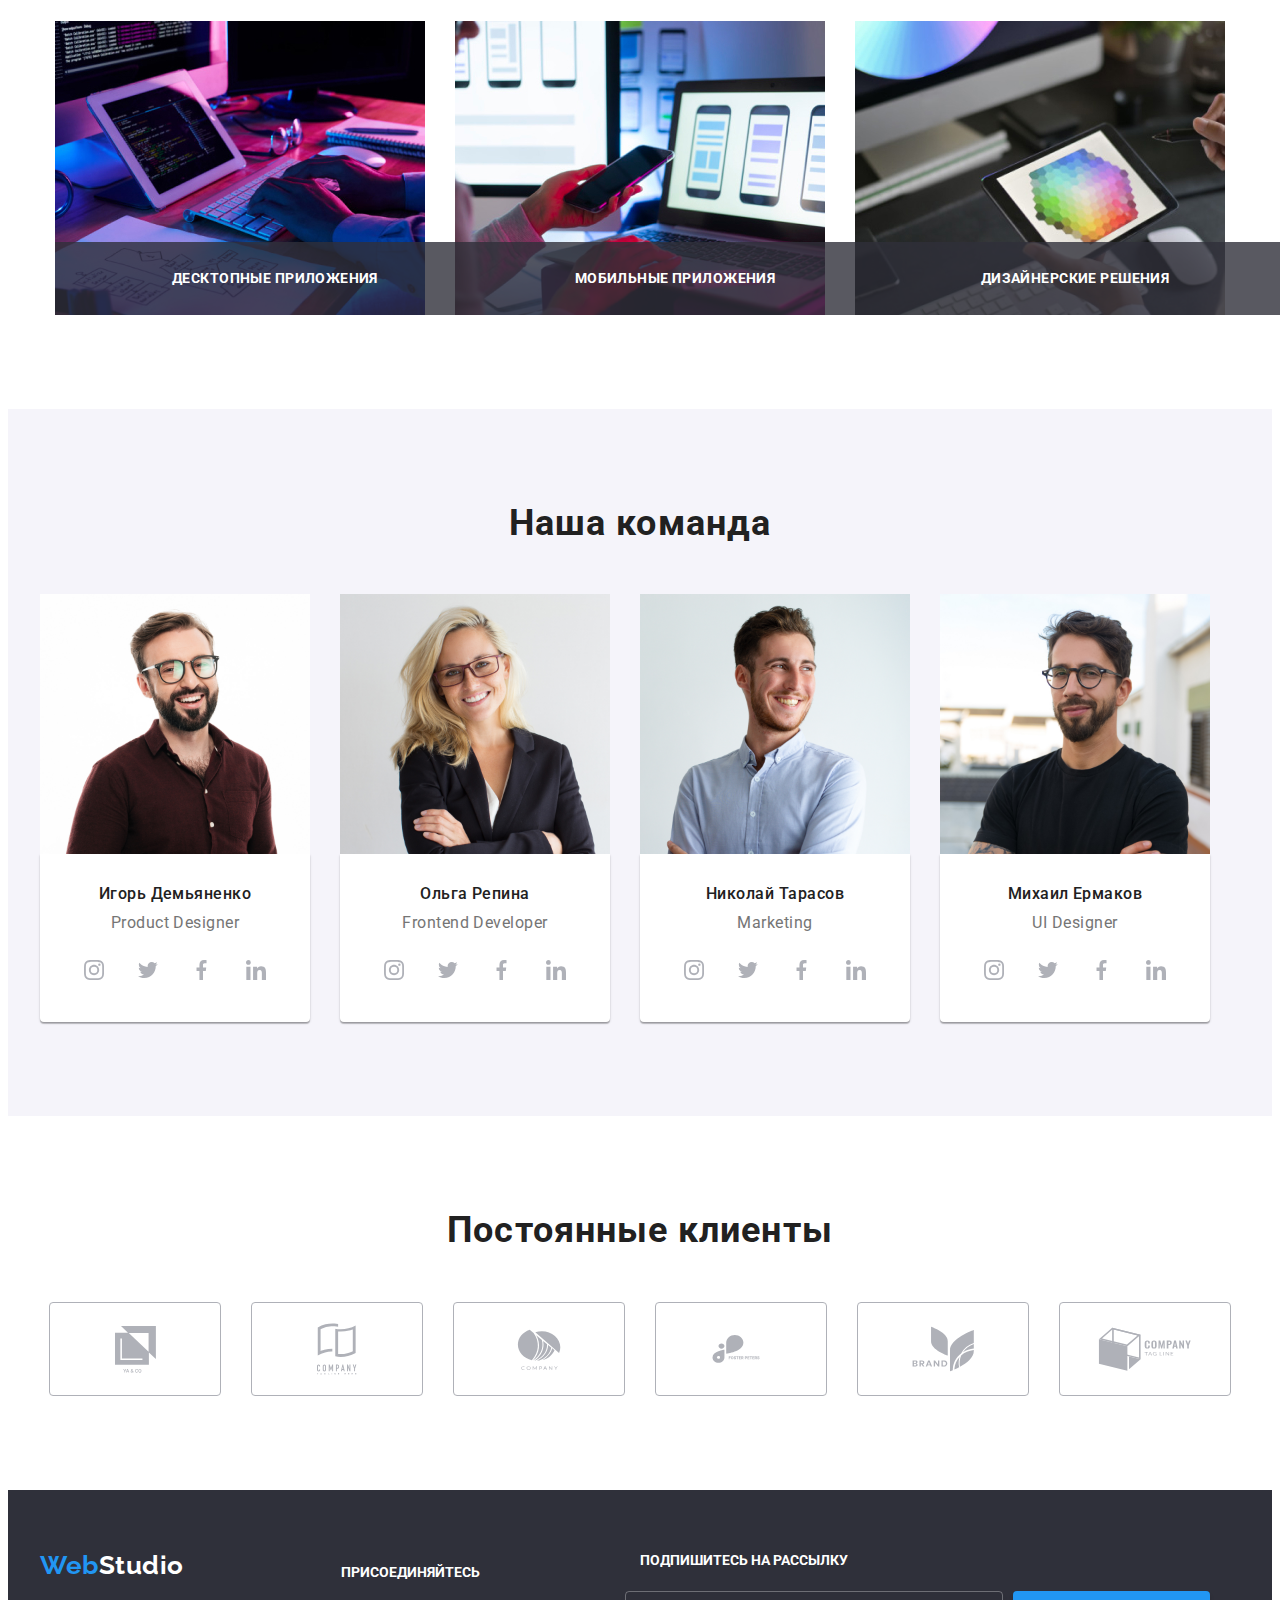
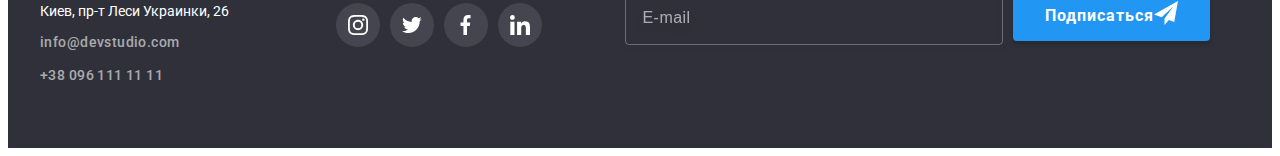
==== commit a5355aaf: "fix footer form" ====
--- a/index.html
+++ b/index.html
@@ -432,7 +432,12 @@
 
           <div class="footer-follow">
             <h3 class="add">Подпишитесь на рассылку</h3>
-            <form action="" name="add-to-us" autocomplete="on">
+            <form
+              class="footer-form"
+              action=""
+              name="add-to-us"
+              autocomplete="on"
+            >
               <label>
                 <input
                   class="add-to-us"
--- a/common.css
+++ b/common.css
@@ -582,3 +582,4 @@
     user-select: none;
 }
    
+ --- a/main.css
+++ b/main.css
@@ -285,6 +285,7 @@
     height: 50px;
     padding-left: 16px;
     margin-right: 10px;
+    justify-content: flex-end;
     font-size: 16px;
     border: 1px solid rgba(255, 255, 255, 0.3);
     filter: drop-shadow(0px 4px 4px rgba(0, 0, 0, 0.15));
@@ -294,3 +295,18 @@
     outline: transparent;
 }
 
+.add-to-us::placeholder {
+    font-size: 16px;
+    line-height: 1.25; 
+    
+    display: flex;
+    align-items: center;
+    letter-spacing: 0.03em;
+    
+    color: rgba(255, 255, 255, 0.6);
+}
+
+.footer-form {
+    display: flex;
+    justify-content: flex-end;
+}
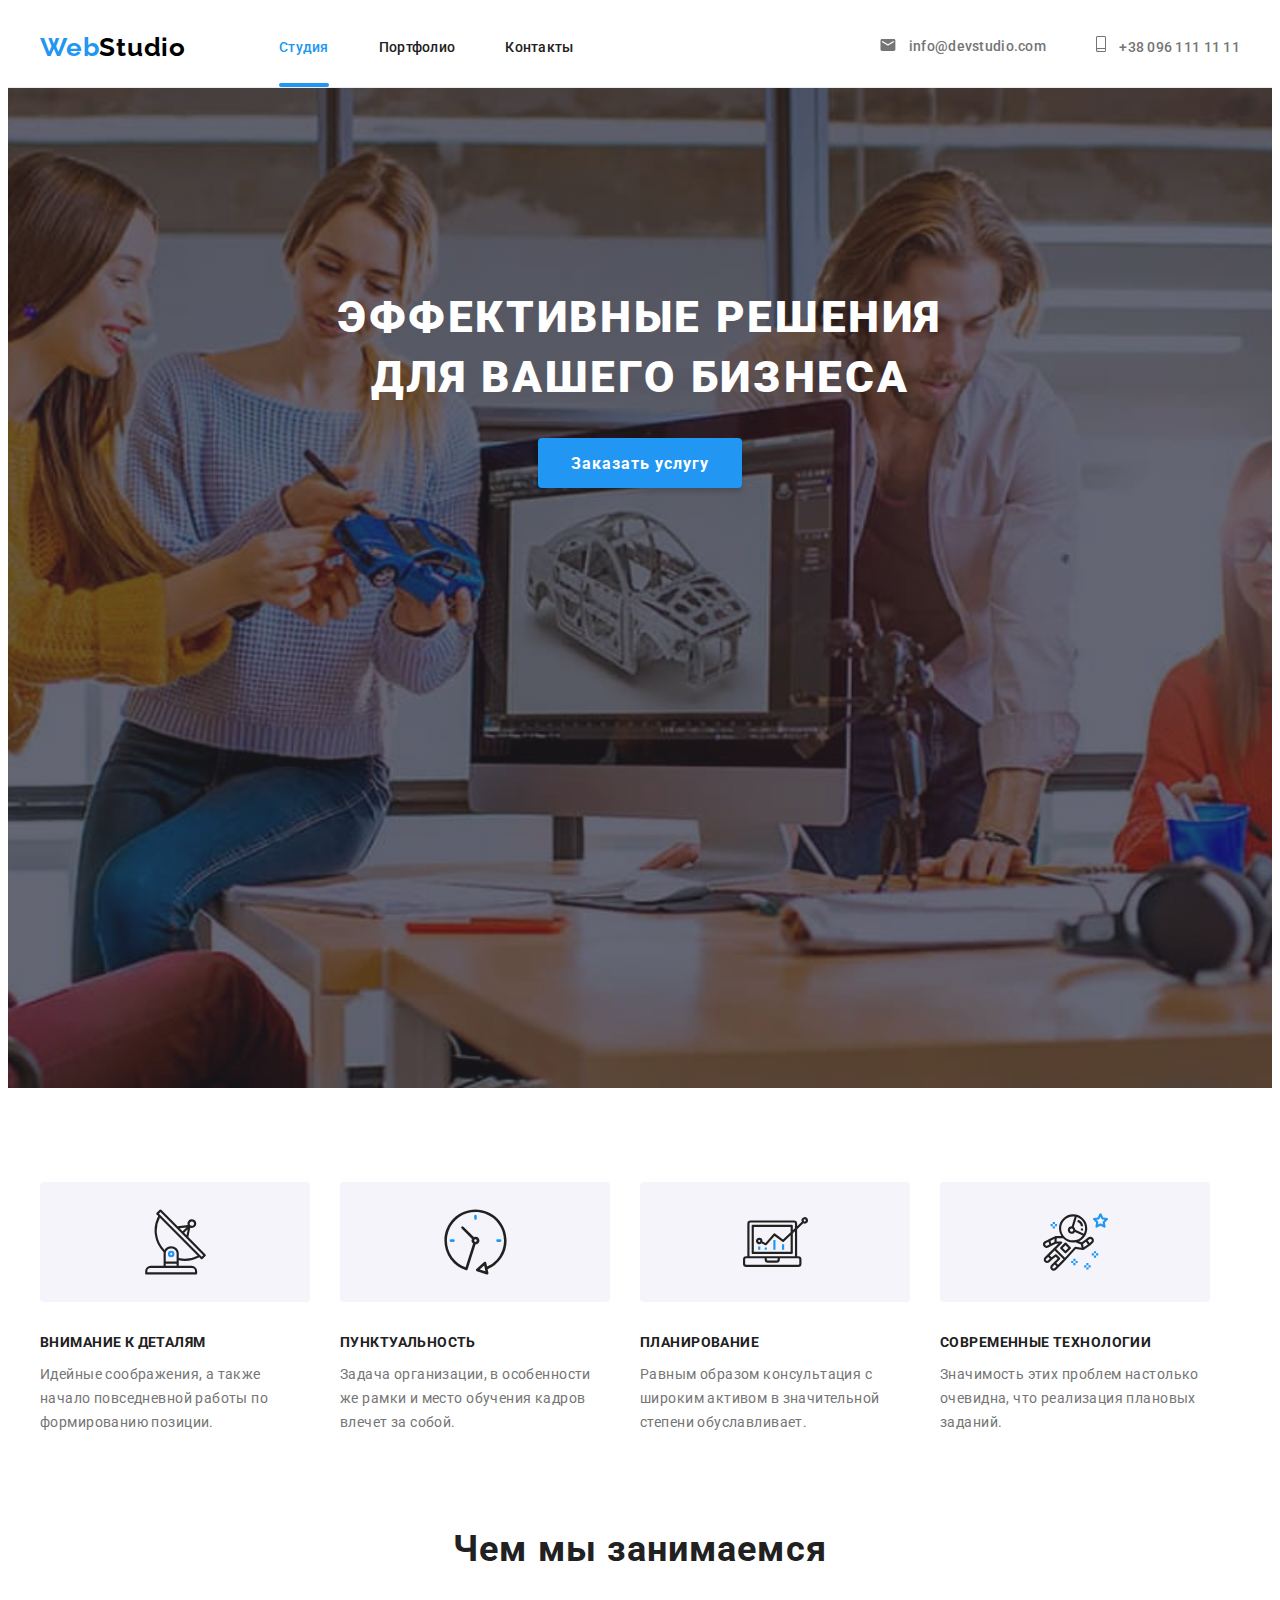
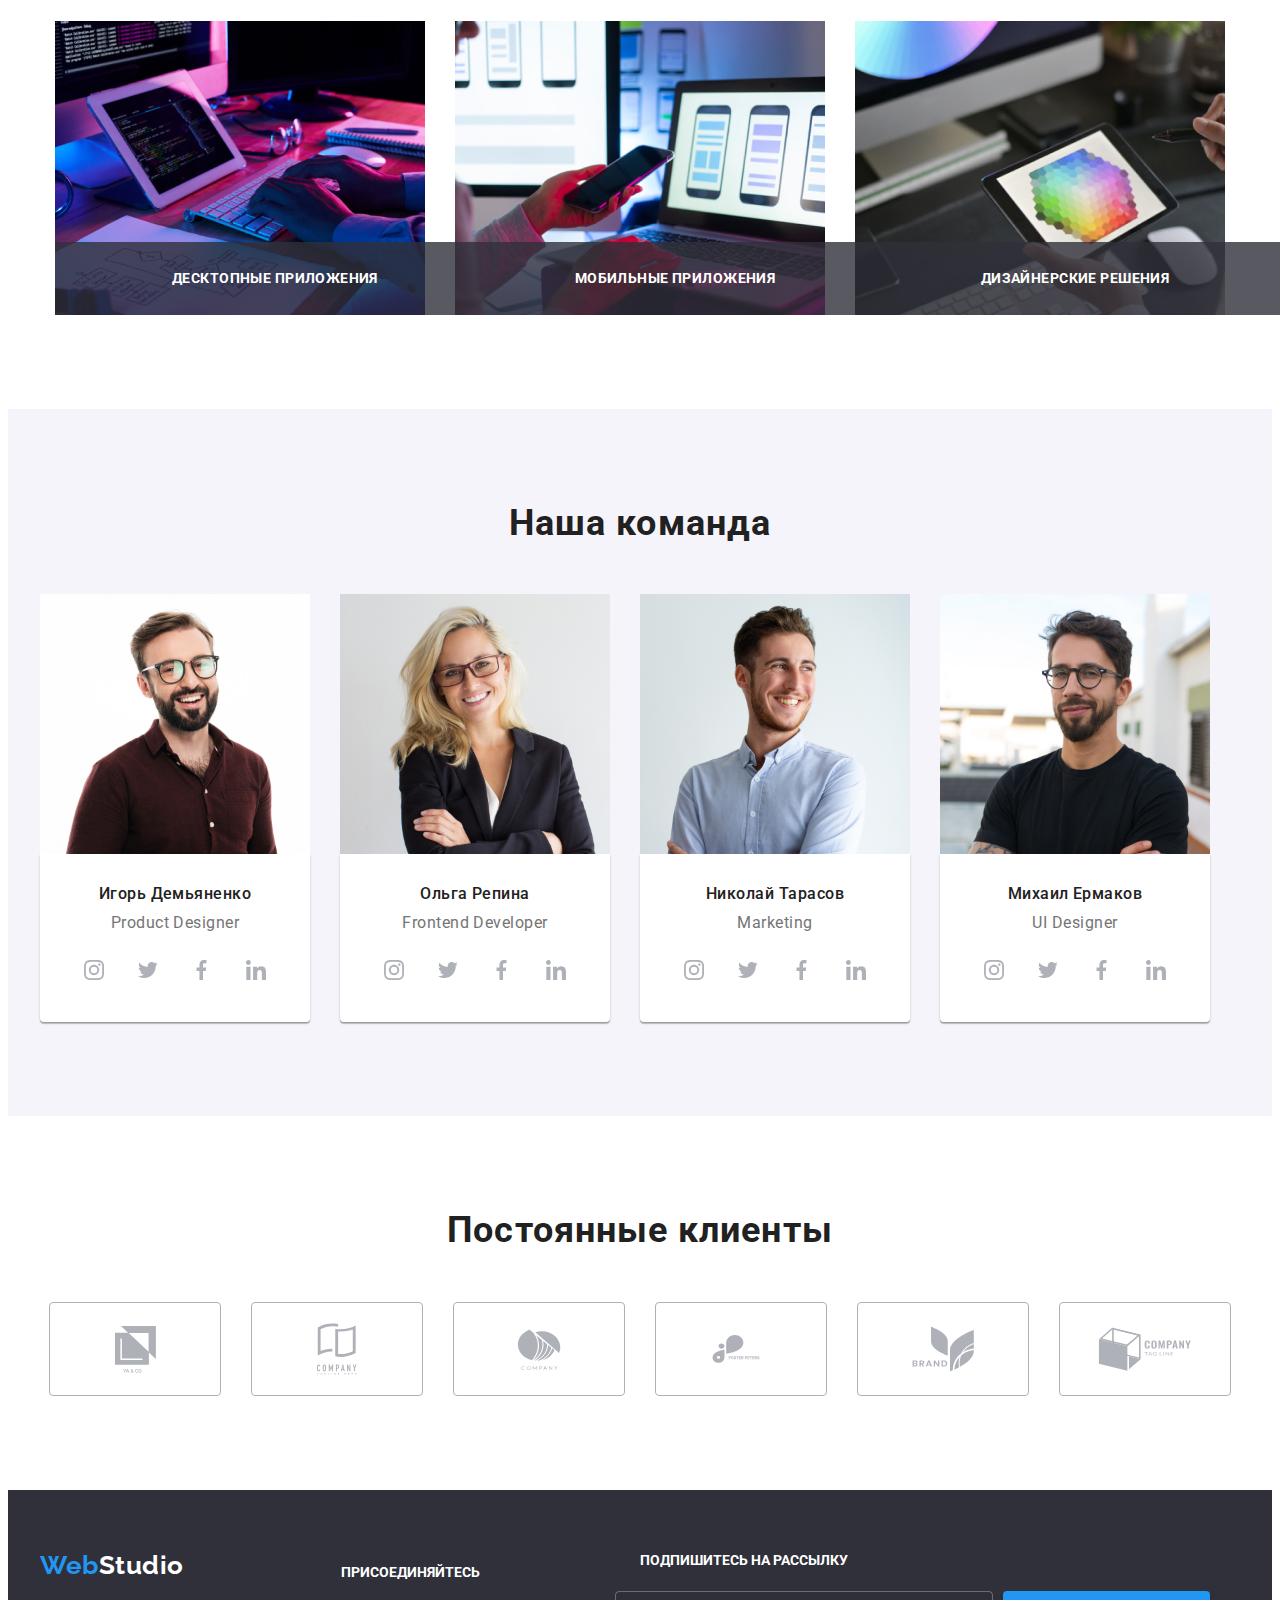
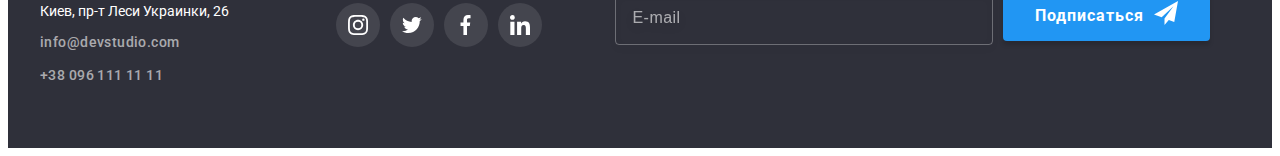
==== commit 03fad03f: "fix modal icon" ====
--- a/index.html
+++ b/index.html
@@ -467,11 +467,9 @@
           </svg>
         </button>
         <form class="sign-up-form" action="">
-          <strong class="modal-form-name"
-            >Оставьте свои данные, мы вам перезвоним</strong
-          >
+          <p class="modal-form-name">Оставьте свои данные, мы вам перезвоним</p>
+          <label class="label-form" for="name">Имя</label>
           <div class="form-field">
-            <label class="label-form" for="name">Имя</label>
             <input
               class="input"
               type="text"
@@ -485,21 +483,21 @@
               <use href="./symbol-defs.svg#icon-user"></use>
             </svg>
           </div>
+          <label class="label-form" for="tel">Телефон</label>
           <div class="form-field">
-            <label class="label-form" for="tel">Телефон</label>
             <input class="input" type="tel" name="tel" id="tel" required />
             <svg width="13" height="13" class="icon">
               <use href="./symbol-defs.svg#icon-tel"></use>
             </svg>
           </div>
+          <label class="label-form" for="mail">Почта</label>
           <div class="form-field">
-            <label class="label-form" for="mail">Почта</label>
             <input class="input" type="email" name="mail" id="mail" required />
             <svg width="15" height="12" class="icon">
               <use href="./symbol-defs.svg#icon-mail"></use>
             </svg>
           </div>
-          <div class="form-field">
+          <div class="form-field-text">
             <label class="label-form" for="comment">Комментарий</label>
             <textarea
               class="textarea"
--- a/common.css
+++ b/common.css
@@ -471,6 +471,8 @@
     border-radius: 50%;
     background-color: var(--primery-white-coloc);
     cursor: pointer;
+
+    transition: fill var(--anim-slow);
 }
 
 .exit:focus,
@@ -497,9 +499,16 @@
 
 .form-field {
     display: flex;
+    position: relative;
     margin-bottom: 10px;
+    margin-top: 4px;
     flex-direction: column;
+}
+
+.form-field-text{
+    display: flex;
     position: relative;
+    flex-direction: column;
 }
 
 .input {
@@ -509,15 +518,14 @@
     border: 1px solid rgba(33, 33, 33, 0.2);
     border-radius: 4px;
     outline: transparent;
+
+    transition: border-color var(--anim-slow);
 }
 
 .label-form {
     font-size: 12px;
+    margin-bottom: 4px;
     letter-spacing: 0.01em;
-}
-
-.input:focus ~ .icon{
-    fill: var(--accent-color);
 }
 
 .input:focus {
@@ -526,8 +534,15 @@
         
 .icon {
     position: absolute;
-    left: 15px;
-    bottom: 14px;
+    top: 50%;
+    left: 5%;
+
+    transform: translate(-50%, -50%);
+    transition: fill var(--anim-slow);
+}
+
+.input:focus ~ .icon{
+    fill: var(--accent-color);
 }
 
 .textarea {
--- a/main.css
+++ b/main.css
@@ -277,6 +277,7 @@
 .add-button {
     content: "";
     background-size: contain;
+    margin-left: 10px;
     fill: #FFFFFF;
 }
 
